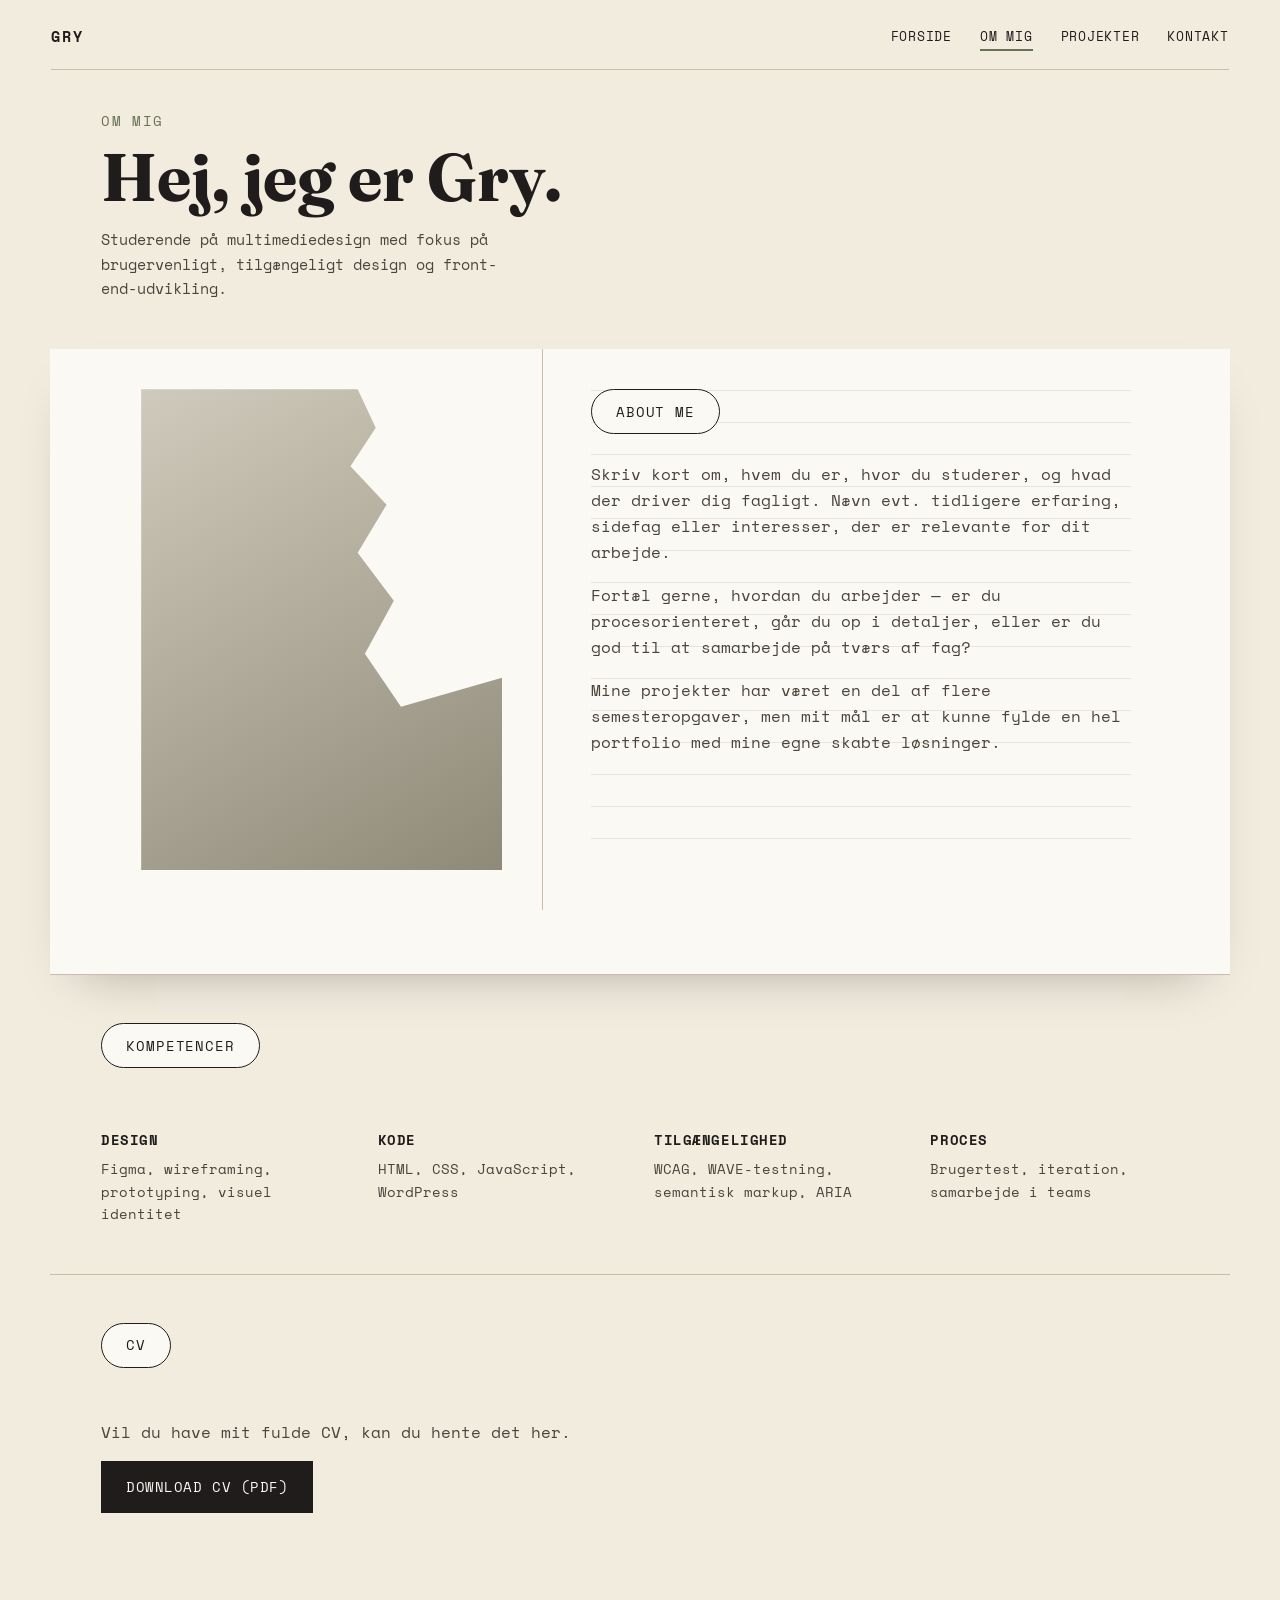
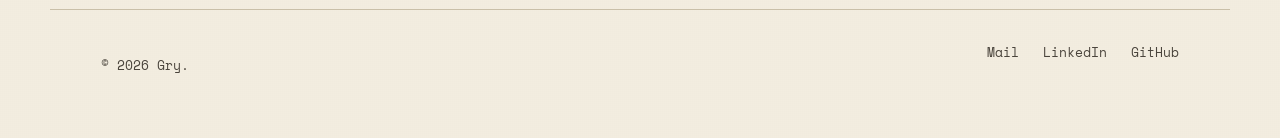
==== om-mig.html @ 0da162b5 "Opsætning af portfolio Opsætning af portfolio, ændring i css, tilføjet flere html filer" ====
<!DOCTYPE html>
<html lang="da">
<head>
<meta charset="UTF-8">
<meta name="viewport" content="width=device-width, initial-scale=1.0">
<title>Om mig — Gry</title>
<link rel="preconnect" href="https://fonts.googleapis.com">
<link href="https://fonts.googleapis.com/css2?family=Fraunces:opsz,wght@9..144,600;9..144,700&family=Petit+Formal+Script&family=Space+Mono:wght@400;700&display=swap" rel="stylesheet">
<link rel="stylesheet" href="css/scrapbook.css">
</head>
<body>

<a class="skip-link" href="#main">Spring til indhold</a>

<header class="site-header">
  <nav class="main-nav" aria-label="Hovednavigation">
    <a href="index.html" class="logo">Gry</a>
    <ul class="nav-links">
      <li><a href="index.html">Forside</a></li>
      <li><a href="om-mig.html" aria-current="page">Om mig</a></li>
      <li><a href="projekter.html">Projekter</a></li>
      <li><a href="kontakt.html">Kontakt</a></li>
    </ul>
  </nav>
</header>

<main id="main">

  <section class="notebook-hero">
    <p class="notebook-kicker">Om mig</p>
    <h1 class="folder-title-main">Hej, jeg er Gry.</h1>
    <p class="folder-tagline">Studerende på multimediedesign med fokus på brugervenligt, tilgængeligt design og front-end-udvikling.</p>
  </section>

  <section class="notebook-spread" aria-labelledby="about-heading">
    <div class="notebook-photo-panel">
      <div class="torn-photo" aria-hidden="true"></div>
    </div>
    <div class="notebook-text-panel">
      <span class="badge-pill" id="about-heading">About me</span>
      <p>Skriv kort om, hvem du er, hvor du studerer, og hvad der driver dig fagligt. Nævn evt. tidligere erfaring, sidefag eller interesser, der er relevante for dit arbejde.</p>
      <p>Fortæl gerne, hvordan du arbejder — er du procesorienteret, går du op i detaljer, eller er du god til at samarbejde på tværs af fag?</p>
      <p>Mine projekter har været en del af flere semesteropgaver, men mit mål er at kunne fylde en hel portfolio med mine egne skabte løsninger.</p>
    </div>
  </section>

  <section class="content-block" aria-labelledby="skills-heading">
    <span class="badge-pill" id="skills-heading">Kompetencer</span>
    <ul class="skills-list" style="margin-top: 2rem;">
      <li>
        <h3>Design</h3>
        <p>Figma, wireframing, prototyping, visuel identitet</p>
      </li>
      <li>
        <h3>Kode</h3>
        <p>HTML, CSS, JavaScript, WordPress</p>
      </li>
      <li>
        <h3>Tilgængelighed</h3>
        <p>WCAG, WAVE-testning, semantisk markup, ARIA</p>
      </li>
      <li>
        <h3>Proces</h3>
        <p>Brugertest, iteration, samarbejde i teams</p>
      </li>
    </ul>
  </section>

  <section class="content-block">
    <span class="badge-pill">CV</span>
    <p style="margin-top: 1.5rem;">Vil du have mit fulde CV, kan du hente det her.</p>
    <a href="cv.pdf" class="btn btn-primary" download>Download CV (PDF)</a>
  </section>

</main>

<footer class="site-footer">
  <p>&copy; 2026 Gry.</p>
  <ul class="footer-links">
    <li><a href="mailto:gryblum@gmail.com">Mail</a></li>
    <li><a href="https://www.linkedin.com/in/gry-blum-andresen-62b1443a3/" target="_blank" rel="noopener noreferrer">LinkedIn</a></li>
    <li><a href="https://github.com/gryblum" target="_blank" rel="noopener noreferrer">GitHub</a></li>
  </ul>
</footer>

</body>
</html>
---- css/scrapbook.css ----
/* =========================================================
   SCRAPBOOK / COLLAGE DESIGN SYSTEM
   ========================================================= */

:root {
  --paper: #F3EDE0;
  --paper-warm: #EFE6D3;
  --folder: #bdad93;
  --folder-dark: #9f917c;
  --folder-shadow: #837766;
  --ink: #201C1C;
  --ink-soft: #4A443C;
  --rose: #a2b686;
  --rose-deep: #687155;
  --sage: #8B9574;
  --line: #C9BFA8;
  --paper-white: #FBF9F3;

  --font-script: 'Petit Formal Script', cursive;
  --font-display: 'Fraunces', serif;
  --font-mono: 'Space Mono', monospace;

  --max-width: 1180px;
  --gutter: clamp(1.25rem, 4vw, 3.5rem);
}

* { box-sizing: border-box; }
html { scroll-behavior: smooth; }

body {
  margin: 0;
  background: var(--paper);
  background-image:
    repeating-linear-gradient(0deg, rgba(0,0,0,0.012) 0px, transparent 1px, transparent 2px),
    repeating-linear-gradient(90deg, rgba(0,0,0,0.012) 0px, transparent 1px, transparent 2px);
  color: var(--ink);
  font-family: var(--font-mono);
  font-size: 0.98rem;
  line-height: 1.65;
  -webkit-font-smoothing: antialiased;
}
img { max-width: 100%; display: block; }
a { color: inherit; }

/* ---------- Accessibility ---------- */
.skip-link {
  position: absolute;
  left: -999px;
  top: 0;
  background: var(--ink);
  color: var(--paper-white);
  padding: 0.75rem 1.25rem;
  z-index: 200;
  font-family: var(--font-mono);
}
.skip-link:focus { left: var(--gutter); top: var(--gutter); }
:focus-visible { outline: 3px solid var(--rose-deep); outline-offset: 3px; }
.visually-hidden {
  position: absolute; width: 1px; height: 1px; padding: 0; margin: -1px;
  overflow: hidden; clip: rect(0,0,0,0); white-space: nowrap; border: 0;
}

/* ---------- Header / Nav ---------- */
.site-header { padding: 1.5rem var(--gutter) 0; }
.main-nav {
  max-width: var(--max-width);
  margin: 0 auto;
  display: flex;
  align-items: center;
  justify-content: space-between;
  padding-bottom: 1.25rem;
  border-bottom: 1px solid var(--line);
}
.logo {
  font-family: var(--font-mono);
  font-weight: 700;
  font-size: 0.95rem;
  letter-spacing: 0.12em;
  text-transform: uppercase;
  text-decoration: none;
}
.nav-links {
  list-style: none;
  display: flex;
  gap: 1.75rem;
  margin: 0;
  padding: 0;
  font-family: var(--font-mono);
  font-size: 0.8rem;
  letter-spacing: 0.06em;
  text-transform: uppercase;
}
.nav-links a { text-decoration: none; padding-bottom: 3px; border-bottom: 2px solid transparent; }
.nav-links a:hover,
.nav-links a[aria-current="page"] { border-bottom-color: var(--rose-deep); }

/* =========================================================
   FOLDER HERO
   ========================================================= */
.folder-scene {
  max-width: var(--max-width);
  margin: 2.5rem auto 0;
  padding: 0 var(--gutter);
  position: relative;
}
.folder-scene-bg {
  position: relative;
  border-radius: 4px;
  overflow: hidden;
  padding: 3rem var(--gutter) 4rem;
  min-height: 560px;
  display: flex;
  flex-direction: column;
}
.folder-scene-image {
  position: absolute;
  inset: 0;
  width: 100%;
  height: 100%;
  object-fit: cover;
  z-index: 0;
}
.folder-scene-bg::after {
  content: "";
  position: absolute;
  inset: 0;
  background: rgba(243, 237, 224, 0.25);
  z-index: 1;
}
.folder-topline {
  position: relative;
  z-index: 2;
  display: flex;
  justify-content: space-between;
  align-items: flex-start;
  font-family: var(--font-mono);
  font-size: 0.85rem;
  letter-spacing: 0.12em;
  text-transform: uppercase;
  color: var(--ink);
}
.folder-topline .vertical-label {
  writing-mode: vertical-rl;
  letter-spacing: 0.2em;
}

.folder-card {
  position: relative;
  z-index: 2;
  margin: 2.5rem auto 0;
  width: min(720px, 100%);
  background: linear-gradient(160deg, var(--folder) 0%, var(--folder-dark) 100%);
  border-radius: 3px;
  padding: 3rem clamp(1.5rem, 5vw, 3.5rem) 2.5rem;
  box-shadow: 0 30px 50px -20px rgba(20,15,5,0.45);
}
.folder-card::before {
  /* folder tab */
  content: "";
  position: absolute;
  top: -22px;
  left: 8%;
  width: 34%;
  height: 26px;
  background: linear-gradient(160deg, var(--folder) 0%, var(--folder-dark) 100%);
  border-radius: 6px 6px 0 0;
}
.folder-papers {
  position: absolute;
  top: -14px;
  left: 6%;
  right: 10%;
  height: 30px;
  background: repeating-linear-gradient(90deg, #fff 0 40px, #f2ece0 40px 80px);
  border: 1px solid #ddd6c4;
  border-bottom: none;
  opacity: 0.85;
}

.folder-title-script {
  font-family: var(--font-script);
  font-size: clamp(2.2rem, 6vw, 3.5rem);
  line-height: 1;
  margin: 0 0 -0.6rem;
  color: var(--ink);
}
.folder-title-main {
  font-family: var(--font-display);
  font-weight: 700;
  font-size: clamp(3rem, 10vw, 6rem);
  line-height: 0.95;
  margin: 0;
  color: var(--ink);
}
.folder-tagline {
  font-family: var(--font-mono);
  font-size: 0.92rem;
  max-width: 46ch;
  margin: 1.75rem 0 0;
  color: var(--ink-soft);
}

.polaroid {
  position: absolute;
  top: 10%;
  right: 4%;
  width: clamp(150px, 20vw, 210px);
  background: var(--paper-white);
  padding: 10px 10px 34px;
  box-shadow: 0 18px 30px -12px rgba(20,15,5,0.35);
  transform: rotate(4deg);
}
.polaroid-photo {
  width: 100%;
  aspect-ratio: 4/5;
  object-fit: cover;
  display: block;
}
.paperclip {
  position: absolute;
  top: -22px;
  right: 18px;
  width: 34px;
  height: 60px;
}

.folder-actions {
  display: flex;
  gap: 1rem;
  flex-wrap: wrap;
  margin-top: 2.25rem;
}

/* ---------- Buttons ---------- */
.btn {
  font-family: var(--font-mono);
  font-size: 0.85rem;
  letter-spacing: 0.04em;
  padding: 0.85rem 1.5rem;
  text-decoration: none;
  display: inline-block;
  border: 1.5px solid var(--ink);
  text-transform: uppercase;
}
.btn-primary { background: var(--ink); color: var(--paper-white); }
.btn-primary:hover { background: var(--rose-deep); border-color: var(--rose-deep); }
.btn-ghost { background: transparent; color: var(--ink); }
.btn-ghost:hover { border-color: var(--rose-deep); color: var(--rose-deep); }

/* =========================================================
   CLOTHESLINE / SAMPLE WORKS SECTION
   ========================================================= */
.clothesline-section {
  max-width: var(--max-width);
  margin: 0 auto;
  padding: 5rem var(--gutter) 4rem;
}
.clothesline-rope {
  position: relative;
  height: 6px;
  background: linear-gradient(#8a7857, #a0916c);
  border-radius: 3px;
  margin-bottom: 2.5rem;
}
.clothesline-items {
  display: grid;
  grid-template-columns: repeat(3, 1fr);
  gap: 2.5rem;
}
.clothesline-item { position: relative; text-align: left; }
.peg {
  position: absolute;
  top: -34px;
  left: 50%;
  transform: translateX(-50%);
  width: 20px;
  height: 42px;
}
.clothesline-photo {
  width: 100%;
  aspect-ratio: 1 / 1.05;
  object-fit: cover;
  display: block;
  box-shadow: 0 14px 26px -14px rgba(20,15,5,0.4);
}
.clothesline-item:nth-child(2) .clothesline-photo { transform: rotate(-2deg); }
.clothesline-item:nth-child(3) .clothesline-photo { transform: rotate(2deg); }
.clothesline-item h3 {
  font-family: var(--font-mono);
  font-size: 0.85rem;
  text-transform: uppercase;
  letter-spacing: 0.04em;
  margin: 1.1rem 0 0.3rem;
}
.clothesline-item p {
  font-size: 0.85rem;
  color: var(--ink-soft);
  margin: 0;
}

.section-heading-big {
  font-family: var(--font-display);
  font-weight: 700;
  font-size: clamp(2.2rem, 6vw, 4rem);
  margin: 0 0 2.5rem;
  display: flex;
  align-items: center;
  gap: 1.2rem;
}
.section-heading-big .arrow { font-family: var(--font-mono); font-size: 0.5em; }

.link-arrow {
  display: inline-block;
  margin-top: 2rem;
  font-family: var(--font-mono);
  font-size: 0.85rem;
  text-decoration: none;
  border-bottom: 2px solid var(--rose-deep);
  padding-bottom: 2px;
}

/* =========================================================
   FLORAL CORNER DECORATIONS
   ========================================================= */
.floral-corner {
  position: absolute;
  width: clamp(120px, 16vw, 220px);
  opacity: 0.9;
  pointer-events: none;
}
.floral-corner.left { left: -20px; }
.floral-corner.right { right: -20px; }

/* =========================================================
   Shared content blocks (reused across pages)
   ========================================================= */
.content-block {
  max-width: var(--max-width);
  margin: 0 auto;
  padding: 3rem var(--gutter);
  border-top: 1px solid var(--line);
}
.content-block p { max-width: 62ch; color: var(--ink-soft); }

/* ---------- Footer ---------- */
.site-footer {
  max-width: var(--max-width);
  margin: 3rem auto 0;
  padding: 2rem var(--gutter) 3rem;
  border-top: 1px solid var(--line);
  display: flex;
  justify-content: space-between;
  flex-wrap: wrap;
  gap: 1rem;
  color: var(--ink-soft);
  font-size: 0.82rem;
  font-family: var(--font-mono);
}
.footer-links { list-style: none; display: flex; gap: 1.5rem; margin: 0; padding: 0; }
.footer-links a { text-decoration: none; }
.footer-links a:hover { color: var(--rose-deep); }

/* =========================================================
   NOTEBOOK SPREAD (om mig)
   ========================================================= */
.notebook-hero {
  max-width: var(--max-width);
  margin: 2.5rem auto 0;
  padding: 0 var(--gutter);
}
.notebook-kicker {
  font-family: var(--font-mono);
  font-size: 0.85rem;
  letter-spacing: 0.1em;
  text-transform: uppercase;
  color: var(--rose-deep);
  margin: 0 0 0.75rem;
}
.notebook-hero .folder-title-main { font-size: clamp(2.4rem, 7vw, 4.2rem); }
.notebook-hero .folder-tagline { margin-top: 1.25rem; }

.notebook-spread {
  max-width: var(--max-width);
  margin: 3rem auto 0;
  padding: 0 var(--gutter) 4rem;
  display: grid;
  grid-template-columns: 0.9fr 1.3fr;
  gap: 0;
  background: var(--paper-white);
  box-shadow: 0 24px 50px -30px rgba(20,15,5,0.35);
}
.notebook-photo-panel {
  position: relative;
  padding: 2.5rem;
  background: var(--paper-white);
}
.torn-photo {
  position: relative;
  aspect-ratio: 3 / 4;
  background: linear-gradient(150deg, #cfcabb, #8f8a78);
  clip-path: polygon(0 0, 60% 0, 65% 8%, 58% 16%, 68% 24%, 60% 34%, 70% 44%, 62% 55%, 72% 66%, 100% 60%, 100% 100%, 0 100%);
}
.notebook-text-panel {
  position: relative;
  padding: 2.5rem 3rem;
  border-left: 1px solid var(--line);
}
.notebook-text-panel::before {
  content: "";
  position: absolute;
  inset: 2.5rem 3rem;
  background: repeating-linear-gradient(0deg, transparent 0 31px, var(--line) 31px 32px);
  opacity: 0.35;
  pointer-events: none;
}
.badge-pill {
  display: inline-block;
  font-family: var(--font-mono);
  font-size: 0.9rem;
  letter-spacing: 0.06em;
  text-transform: uppercase;
  padding: 0.6rem 1.5rem;
  border: 1.5px solid var(--ink);
  border-radius: 999px;
  margin: 0 0 1.75rem;
  position: relative;
  z-index: 1;
  background: var(--paper-white);
}
.notebook-text-panel p {
  position: relative;
  z-index: 1;
  max-width: 56ch;
  color: var(--ink-soft);
  margin: 0 0 1.1rem;
}

.skills-list {
  list-style: none;
  margin: 0;
  padding: 0;
  display: grid;
  grid-template-columns: repeat(4, 1fr);
  gap: 1.75rem;
}
.skills-list h3 {
  font-family: var(--font-mono);
  font-size: 0.9rem;
  text-transform: uppercase;
  letter-spacing: 0.04em;
  margin: 0 0 0.4rem;
}
.skills-list p { margin: 0; color: var(--ink-soft); font-size: 0.85rem; }

@media (max-width: 900px) {
  .notebook-spread { grid-template-columns: 1fr; }
  .notebook-text-panel { border-left: none; border-top: 1px solid var(--line); }
  .skills-list { grid-template-columns: 1fr 1fr; }
}

/* =========================================================
   CONTACT — FOLDER CARD
   ========================================================= */
.contact-hero {
  max-width: var(--max-width);
  margin: 2.5rem auto 0;
  padding: 0 var(--gutter);
  position: relative;
}
.contact-folder {
  position: relative;
  max-width: 620px;
  margin: 0 auto;
  background: linear-gradient(160deg, var(--folder) 0%, var(--folder-dark) 100%);
  padding: 3rem clamp(1.5rem, 5vw, 3rem);
  text-align: center;
  box-shadow: 0 30px 50px -22px rgba(20,15,5,0.4);
}
.contact-folder::before {
  content: "";
  position: absolute;
  top: -20px;
  left: 10%;
  width: 32%;
  height: 24px;
  background: linear-gradient(160deg, var(--folder) 0%, var(--folder-dark) 100%);
  border-radius: 6px 6px 0 0;
}
.contact-folder h1 {
  font-family: var(--font-display);
  font-weight: 700;
  font-size: clamp(2.2rem, 6vw, 3.2rem);
  margin: 0 0 0.75rem;
}
.contact-folder p { color: var(--ink-soft); max-width: 40ch; margin: 0 auto; }

.contact-block {
  max-width: 780px;
  margin: 3.5rem auto 0;
  padding: 0 var(--gutter) 4rem;
  display: grid;
  grid-template-columns: 0.9fr 1.1fr;
  gap: 3rem;
}
.contact-list {
  list-style: none;
  margin: 0;
  padding: 0;
  display: flex;
  flex-direction: column;
  gap: 1.4rem;
}
.contact-list li { display: flex; flex-direction: column; gap: 0.2rem; }
.contact-label {
  font-family: var(--font-mono);
  font-size: 0.78rem;
  text-transform: uppercase;
  letter-spacing: 0.06em;
  color: var(--ink-soft);
}
.contact-list a { text-decoration: none; font-size: 1rem; }
.contact-list a:hover { color: var(--rose-deep); }

.contact-form { display: flex; flex-direction: column; }
.form-field { display: flex; flex-direction: column; margin-bottom: 1.25rem; }
.form-field label {
  font-family: var(--font-mono);
  font-size: 0.8rem;
  text-transform: uppercase;
  letter-spacing: 0.04em;
  margin-bottom: 0.4rem;
}
.form-field input,
.form-field textarea {
  font-family: var(--font-mono);
  font-size: 0.95rem;
  padding: 0.7rem 0.85rem;
  border: 1.5px solid var(--line);
  background: var(--paper-white);
  color: var(--ink);
}
.form-field input:focus,
.form-field textarea:focus { border-color: var(--rose-deep); }
.contact-form .btn { align-self: flex-start; border: none; cursor: pointer; }

@media (max-width: 760px) {
  .contact-block { grid-template-columns: 1fr; }
}

/* =========================================================
   PROJECT DETAIL PAGE
   ========================================================= */
.project-hero {
  max-width: var(--max-width);
  margin: 2.5rem auto 0;
  padding: 0 var(--gutter);
}
.link-back {
  display: inline-block;
  font-family: var(--font-mono);
  font-size: 0.85rem;
  text-decoration: none;
  color: var(--ink-soft);
  margin-bottom: 1.5rem;
}
.link-back:hover { color: var(--rose-deep); }
 
.project-hero .folder-title-main { font-size: clamp(2.4rem, 7vw, 4rem); }
 
.project-meta {
  display: grid;
  grid-template-columns: repeat(4, 1fr);
  gap: 1.5rem;
  margin: 2.5rem 0 0;
  padding: 1.75rem 0;
  border-top: 1px solid var(--line);
  border-bottom: 1px solid var(--line);
}
.project-meta dt {
  font-family: var(--font-mono);
  font-size: 0.75rem;
  text-transform: uppercase;
  letter-spacing: 0.06em;
  color: var(--ink-soft);
  margin: 0 0 0.3rem;
}
.project-meta dd { margin: 0; font-size: 0.92rem; }
.project-meta a { color: var(--rose-deep); text-decoration: none; }
.project-meta a:hover { text-decoration: underline; }
 
.project-cover {
  max-width: var(--max-width);
  margin: 3rem auto 0;
  padding: 0 var(--gutter);
}
.project-photo-cover {
  aspect-ratio: 16/9;
  background: linear-gradient(150deg, #cfcabb, #8f8a78);
  box-shadow: 0 24px 40px -20px rgba(20,15,5,0.35);
}
.project-cover figcaption {
  font-family: var(--font-mono);
  font-size: 0.8rem;
  color: var(--ink-soft);
  margin-top: 0.85rem;
}
 
.process-grid {
  display: grid;
  grid-template-columns: 1fr 1fr;
  gap: 1.5rem;
  margin-top: 1.5rem;
}
.process-photo {
  aspect-ratio: 4/3;
  background: linear-gradient(150deg, #d8d3c4, #9c977f);
}
 
.project-pagination {
  max-width: var(--max-width);
  margin: 0 auto;
  padding: 2.5rem var(--gutter) 4rem;
  display: flex;
  justify-content: space-between;
  border-top: 1px solid var(--line);
  font-family: var(--font-mono);
}

/* =========================================================
   PROJECTS OVERVIEW — INDEX CARD GRID
   ========================================================= */
.index-hero {
  max-width: var(--max-width);
  margin: 2.5rem auto 0;
  padding: 0 var(--gutter);
}
.index-hero .folder-title-main { font-size: clamp(2.4rem, 7vw, 4.2rem); }
.index-hero .folder-tagline { margin-top: 1.25rem; }
 
.index-card-grid {
  max-width: var(--max-width);
  margin: 3rem auto 0;
  padding: 0 var(--gutter) 5rem;
  display: grid;
  grid-template-columns: repeat(3, 1fr);
  gap: 2.5rem 2rem;
}
 
.index-card { text-decoration: none; color: inherit; display: block; }
.index-card-tab {
  position: relative;
  background: var(--paper-white);
  padding: 0.9rem 1rem 1.4rem;
  box-shadow: 0 16px 30px -18px rgba(20,15,5,0.35);
  transition: transform 0.15s ease;
}
.index-card:nth-child(3n+2) .index-card-tab { transform: rotate(-1.3deg); }
.index-card:nth-child(3n+3) .index-card-tab { transform: rotate(1.3deg); }
.index-card:hover .index-card-tab { transform: rotate(0deg) translateY(-4px); }
 
.index-card-tab::before {
  content: "";
  position: absolute;
  top: -14px;
  left: 12%;
  width: 40%;
  height: 16px;
  background: var(--folder);
  border-radius: 4px 4px 0 0;
}
.index-card-photo {
  aspect-ratio: 4 / 3;
  background: linear-gradient(150deg, #cfcabb, #8f8a78);
}
.index-card-tab h3 {
  font-family: var(--font-display);
  font-weight: 600;
  font-size: 1.2rem;
  margin: 1rem 0 0.35rem;
}
.index-card-tab p {
  font-family: var(--font-mono);
  font-size: 0.82rem;
  color: var(--ink-soft);
  margin: 0 0 0.5rem;
}
.index-card-tags {
  font-family: var(--font-mono);
  font-size: 0.72rem;
  text-transform: uppercase;
  letter-spacing: 0.05em;
  color: var(--rose-deep);
}
 
@media (max-width: 900px) {
  .index-card-grid { grid-template-columns: 1fr 1fr; }
}
@media (max-width: 600px) {
  .index-card-grid { grid-template-columns: 1fr; }
}
@media (max-width: 760px) {
  .project-meta { grid-template-columns: 1fr 1fr; }
  .process-grid { grid-template-columns: 1fr; }
  .project-pagination { flex-direction: column; gap: 1rem; }
}
@media (max-width: 900px) {
  .clothesline-items { grid-template-columns: 1fr; gap: 3.5rem; }
  .polaroid { position: static; margin: 2rem auto 0; transform: rotate(-2deg); }
  .folder-card::before, .folder-papers { display: none; }
}
@media (prefers-reduced-motion: reduce) { html { scroll-behavior: auto; } }
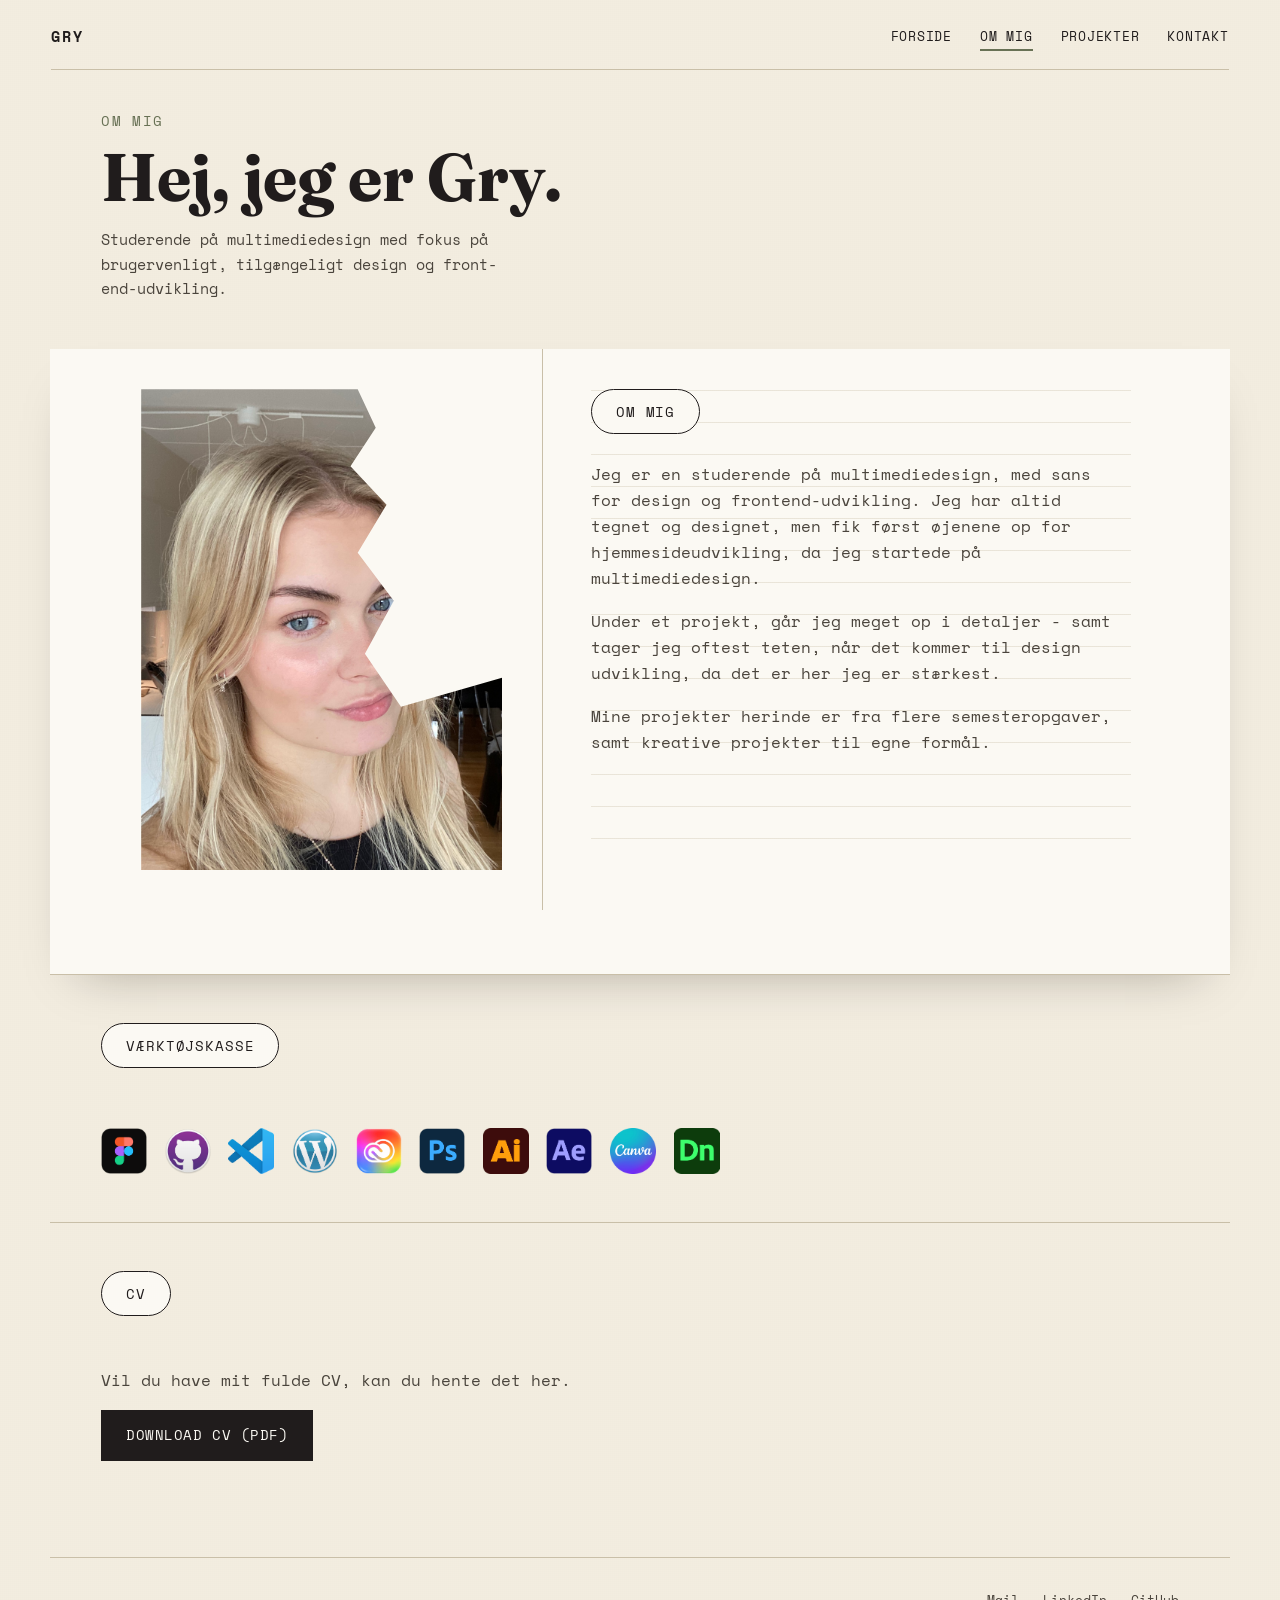
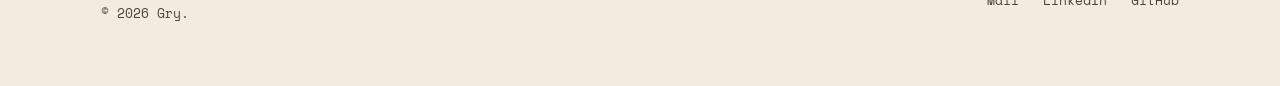
==== commit 32343a42: "Billeder rettet Billeder er blevet opdateret" ====
--- a/om-mig.html
+++ b/om-mig.html
@@ -34,35 +34,29 @@
 
   <section class="notebook-spread" aria-labelledby="about-heading">
     <div class="notebook-photo-panel">
-      <div class="torn-photo" aria-hidden="true"></div>
+      <img class="torn-photo" src="images/portrætbillede2.JPG" alt="Portræt af Gry" />
     </div>
     <div class="notebook-text-panel">
-      <span class="badge-pill" id="about-heading">About me</span>
-      <p>Skriv kort om, hvem du er, hvor du studerer, og hvad der driver dig fagligt. Nævn evt. tidligere erfaring, sidefag eller interesser, der er relevante for dit arbejde.</p>
-      <p>Fortæl gerne, hvordan du arbejder — er du procesorienteret, går du op i detaljer, eller er du god til at samarbejde på tværs af fag?</p>
-      <p>Mine projekter har været en del af flere semesteropgaver, men mit mål er at kunne fylde en hel portfolio med mine egne skabte løsninger.</p>
+      <span class="badge-pill" id="about-heading">Om mig</span>
+      <p>Jeg er en studerende på multimediedesign, med sans for design og frontend-udvikling. Jeg har altid tegnet og designet, men fik først øjenene op for hjemmesideudvikling, da jeg startede på multimediedesign.</p>
+      <p>Under et projekt, går jeg meget op i detaljer - samt tager jeg oftest teten, når det kommer til design udvikling, da det er her jeg er stærkest.</p>
+      <p>Mine projekter herinde er fra flere semesteropgaver, samt kreative projekter til egne formål.</p>
     </div>
   </section>
 
   <section class="content-block" aria-labelledby="skills-heading">
-    <span class="badge-pill" id="skills-heading">Kompetencer</span>
+    <span class="badge-pill" id="skills-heading">Værktøjskasse</span>
     <ul class="skills-list" style="margin-top: 2rem;">
-      <li>
-        <h3>Design</h3>
-        <p>Figma, wireframing, prototyping, visuel identitet</p>
-      </li>
-      <li>
-        <h3>Kode</h3>
-        <p>HTML, CSS, JavaScript, WordPress</p>
-      </li>
-      <li>
-        <h3>Tilgængelighed</h3>
-        <p>WCAG, WAVE-testning, semantisk markup, ARIA</p>
-      </li>
-      <li>
-        <h3>Proces</h3>
-        <p>Brugertest, iteration, samarbejde i teams</p>
-      </li>
+      <li class="tool-item"><img src="images/figma.png" alt="Figma logo" /></li>
+      <li class="tool-item"><img src="images/github.png" alt="GitHub logo" /></li>
+      <li class="tool-item"><img src="images/visual-studio.png" alt="Visual Studio Code logo" /></li>
+      <li class="tool-item"><img src="images/wordpress.png" alt="WordPress logo" /></li>
+      <li class="tool-item"><img src="images/creative-cloud.png" alt="Creative Cloud logo" /></li>
+      <li class="tool-item"><img src="images/photoshop.png" alt="Photoshop logo" /></li>
+      <li class="tool-item"><img src="images/adobe-illustrator.png" alt="Illustrator logo" /></li>
+      <li class="tool-item"><img src="images/after-effects.png" alt="After Effects logo" /></li>
+      <li class="tool-item"><img src="images/canva.png" alt="Canva logo" /></li>
+      <li class="tool-item"><img src="images/adobe-dimension.png" alt="Dimension logo" /></li>
     </ul>
   </section>
 
--- a/css/scrapbook.css
+++ b/css/scrapbook.css
@@ -396,8 +396,11 @@
 }
 .torn-photo {
   position: relative;
+  display: block;
+  width: 100%;
+  height: 100%;
+  object-fit: cover;
   aspect-ratio: 3 / 4;
-  background: linear-gradient(150deg, #cfcabb, #8f8a78);
   clip-path: polygon(0 0, 60% 0, 65% 8%, 58% 16%, 68% 24%, 60% 34%, 70% 44%, 62% 55%, 72% 66%, 100% 60%, 100% 100%, 0 100%);
 }
 .notebook-text-panel {
@@ -437,25 +440,35 @@
 
 .skills-list {
   list-style: none;
-  margin: 0;
+  margin: 2rem 0 0;
   padding: 0;
-  display: grid;
-  grid-template-columns: repeat(4, 1fr);
-  gap: 1.75rem;
-}
-.skills-list h3 {
-  font-family: var(--font-mono);
-  font-size: 0.9rem;
-  text-transform: uppercase;
-  letter-spacing: 0.04em;
-  margin: 0 0 0.4rem;
-}
-.skills-list p { margin: 0; color: var(--ink-soft); font-size: 0.85rem; }
+  display: flex;
+  flex-wrap: wrap;
+  align-items: center;
+  gap: 1.1rem;
+}
+
+.tool-item {
+  display: flex;
+  align-items: center;
+  justify-content: center;
+  list-style: none;
+}
+
+.tool-item img {
+  display: block;
+  width: auto;
+  max-width: 64px;
+  height: 46px;
+  object-fit: contain;
+  opacity: 0.95;
+}
 
 @media (max-width: 900px) {
   .notebook-spread { grid-template-columns: 1fr; }
   .notebook-text-panel { border-left: none; border-top: 1px solid var(--line); }
-  .skills-list { grid-template-columns: 1fr 1fr; }
+  .skills-list { gap: 0.8rem; }
+  .tool-item img { max-width: 54px; height: 40px; }
 }
 
 /* =========================================================
@@ -669,7 +682,10 @@
   border-radius: 4px 4px 0 0;
 }
 .index-card-photo {
+  width: 100%;
   aspect-ratio: 4 / 3;
+  object-fit: cover;
+  display: block;
   background: linear-gradient(150deg, #cfcabb, #8f8a78);
 }
 .index-card-tab h3 {
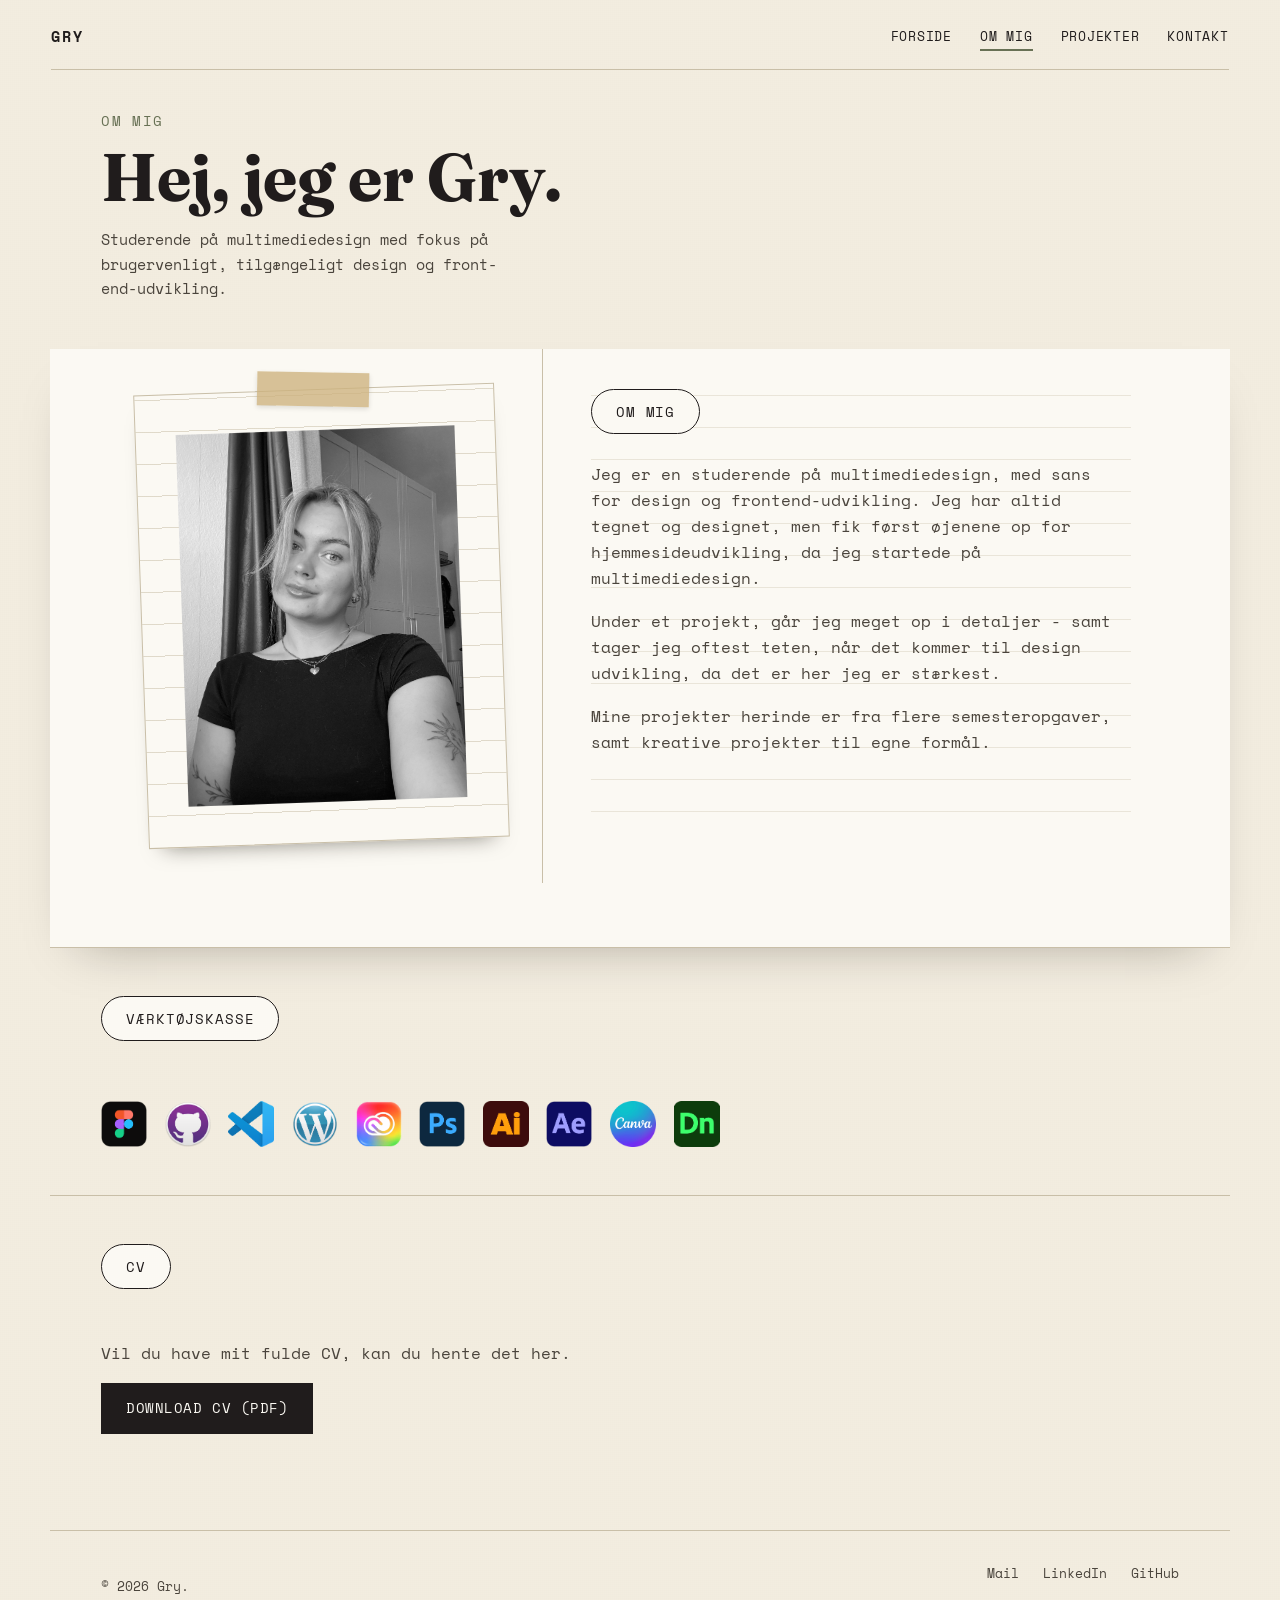
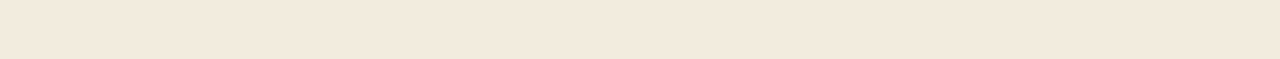
==== commit dd924bde: "opdateret billeder nye billeder mm" ====
--- a/om-mig.html
+++ b/om-mig.html
@@ -34,7 +34,7 @@
 
   <section class="notebook-spread" aria-labelledby="about-heading">
     <div class="notebook-photo-panel">
-      <img class="torn-photo" src="images/portrætbillede2.JPG" alt="Portræt af Gry" />
+      <img src="images/portræt3.png" alt="Portræt af Gry" />
     </div>
     <div class="notebook-text-panel">
       <span class="badge-pill" id="about-heading">Om mig</span>
--- a/css/scrapbook.css
+++ b/css/scrapbook.css
@@ -391,17 +391,35 @@
 }
 .notebook-photo-panel {
   position: relative;
+  min-height: 360px;
   padding: 2.5rem;
-  background: var(--paper-white);
-}
-.torn-photo {
-  position: relative;
+  margin: 2.5rem;
+  background:
+    repeating-linear-gradient(0deg, transparent 0 31px, rgba(201, 191, 168, 0.55) 31px 32px),
+    var(--paper-white);
+  border: 1px solid var(--line);
+  box-shadow: 0 14px 22px -16px rgba(20,15,5,0.55);
+  transform: rotate(-2deg);
+}
+.notebook-photo-panel::before {
+  content: "";
+  position: absolute;
+  z-index: 2;
+  top: -18px;
+  left: 50%;
+  width: 112px;
+  height: 34px;
+  background: rgba(206, 178, 126, 0.78);
+  box-shadow: 0 2px 5px rgba(20,15,5,0.12);
+  transform: translateX(-50%) rotate(3deg);
+}
+.notebook-photo-panel img {
+  position: relative;
+  z-index: 1;
   display: block;
   width: 100%;
   height: 100%;
   object-fit: cover;
-  aspect-ratio: 3 / 4;
-  clip-path: polygon(0 0, 60% 0, 65% 8%, 58% 16%, 68% 24%, 60% 34%, 70% 44%, 62% 55%, 72% 66%, 100% 60%, 100% 100%, 0 100%);
 }
 .notebook-text-panel {
   position: relative;
@@ -466,6 +484,7 @@
 
 @media (max-width: 900px) {
   .notebook-spread { grid-template-columns: 1fr; }
+  .notebook-photo-panel { min-height: 220px; margin: 2rem; }
   .notebook-text-panel { border-left: none; border-top: 1px solid var(--line); }
   .skills-list { gap: 0.8rem; }
   .tool-item img { max-width: 54px; height: 40px; }
